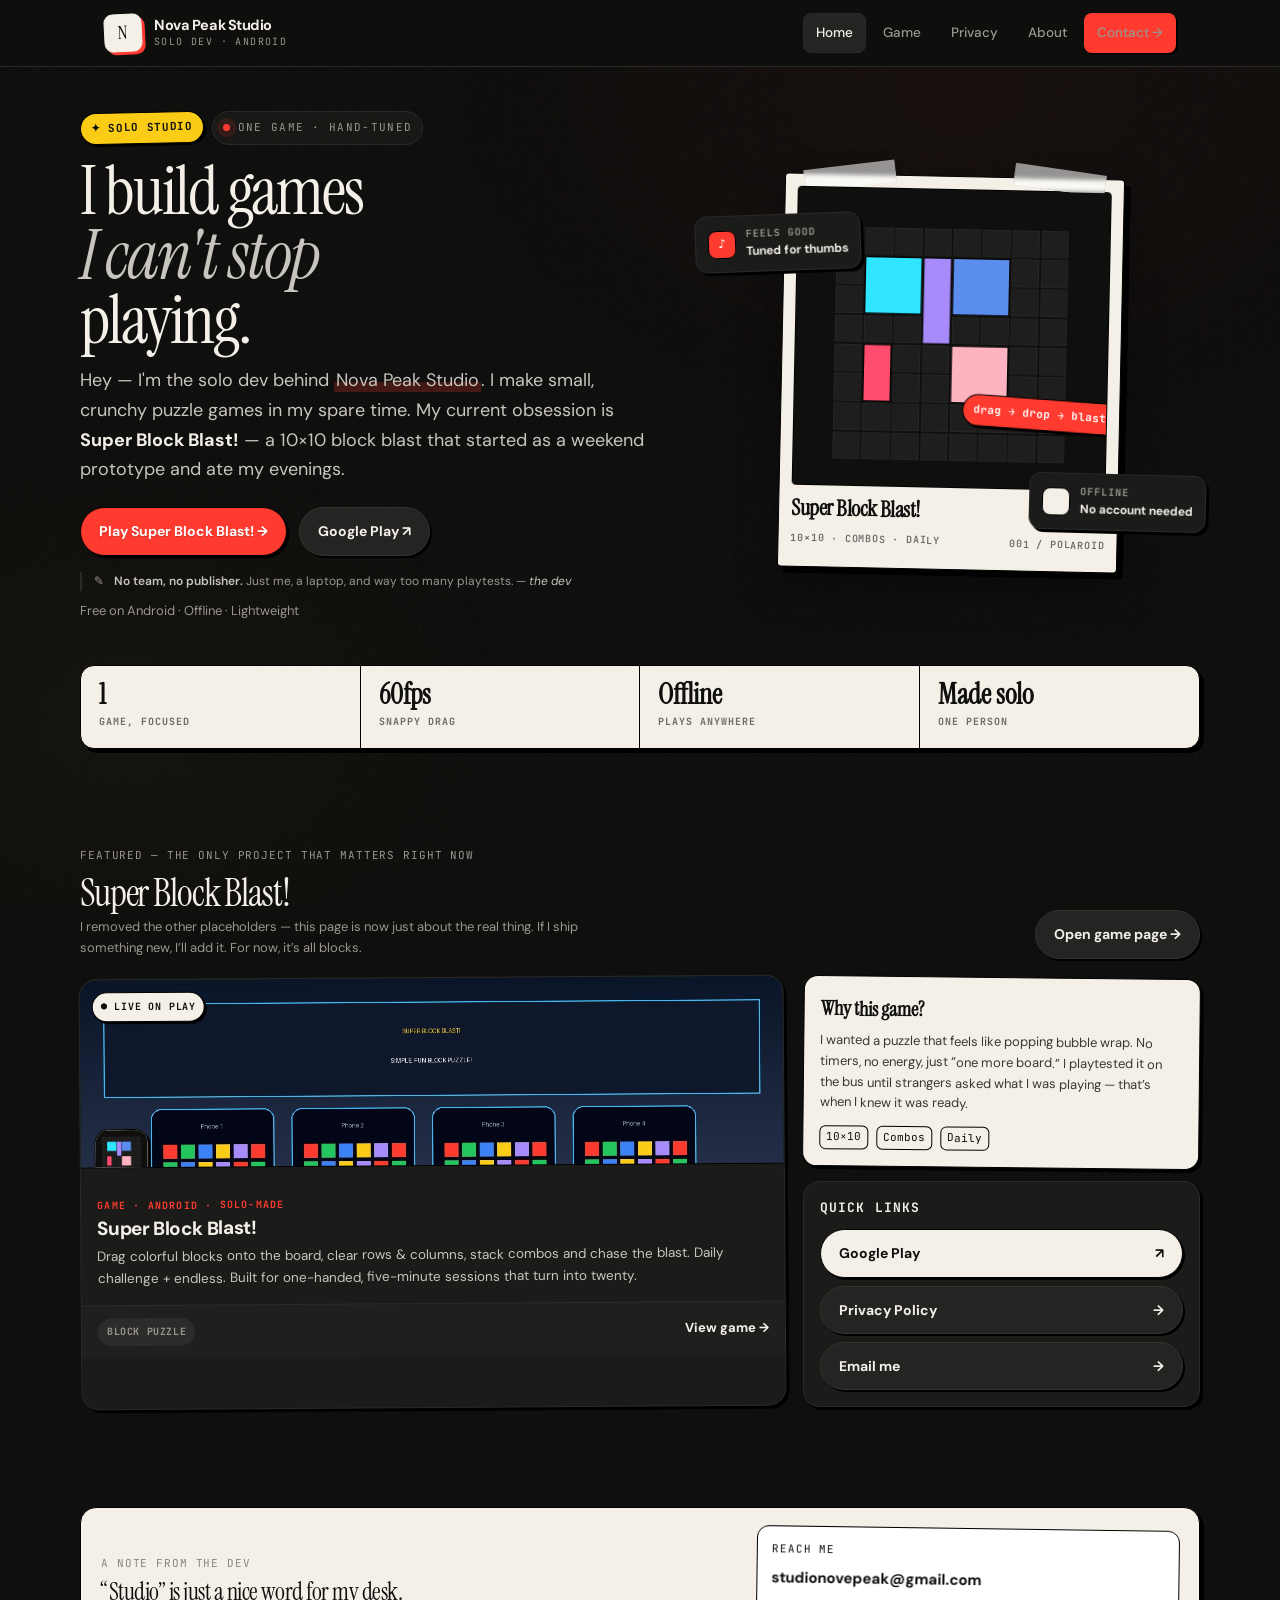
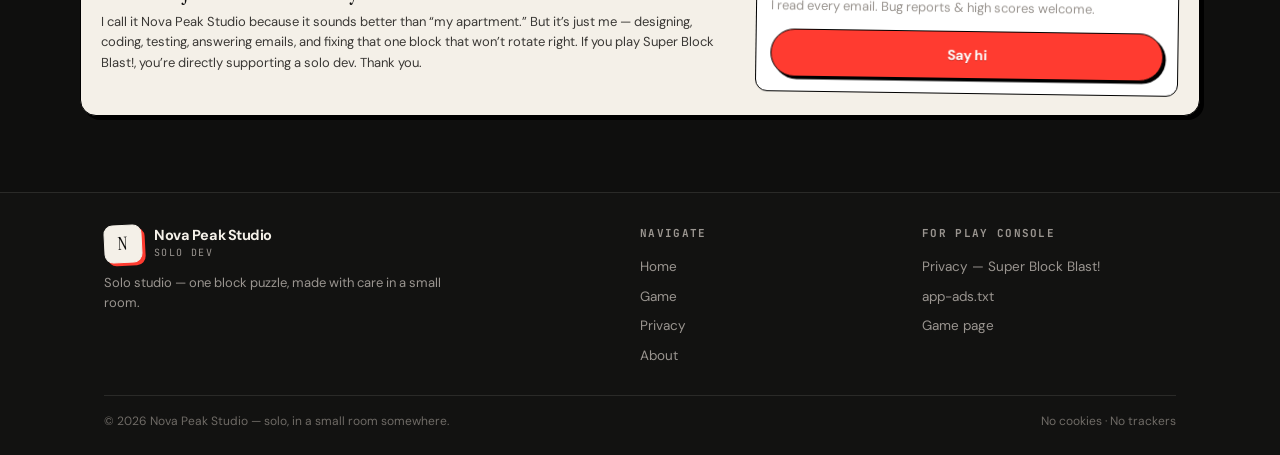
==== index.html @ 673b1c59 "Initial commit: Nova Peak Studio — Super Block Blast! (solo site, GitHub Pages ready)" ====
<!doctype html>
<html lang="en">
<head>
<meta charset="utf-8">
<meta name="viewport" content="width=device-width,initial-scale=1">
<title>Nova Peak Studio — Super Block Blast!</title>
<meta name="description" content="Nova Peak Studio is a solo game studio. Play Super Block Blast! — a fast, tactile block puzzle for Android. Drop, clear, blast.">
<meta name="theme-color" content="#0f0f0e">
<link rel="icon" href="favicon.svg" type="image/svg+xml">
<meta property="og:title" content="Nova Peak Studio — Super Block Blast!">
<meta property="og:description" content="Solo dev · One game at a time. Super Block Blast! — drop, clear, blast.">
<meta property="og:type" content="website">
<meta property="og:image" content="assets/img/super-block-blast/banner.jpg">
<meta property="og:url" content="https://YOUR_GITHUB_USERNAME.github.io/YOUR_REPO/">
<link rel="preconnect" href="https://fonts.googleapis.com">
<link rel="stylesheet" href="assets/css/style.css">
<link rel="canonical" href="https://YOUR_GITHUB_USERNAME.github.io/YOUR_REPO/">
</head>
<body>

<nav class="nav" aria-label="Primary">
  <div class="container nav-inner">
    <a class="brand" href="./">
      <span class="brand-mark" aria-hidden="true">N</span>
      <span class="brand-text"><strong>Nova Peak Studio</strong><span>Solo dev · Android</span></span>
    </a>
    <div class="nav-links" data-nav-links>
      <a href="./">Home</a>
      <a href="projects/">Game</a>
      <a href="privacy/">Privacy</a>
      <a href="about/">About</a>
      <a class="nav-cta" href="mailto:studionovepeak@gmail.com">Contact →</a>
    </div>
    <button class="menu-btn" data-menu-btn aria-label="Open menu">☰</button>
  </div>
</nav>

<header class="hero container">
  <div class="hero-grid">
    <div class="reveal">
      <div class="kicker-row">
        <span class="sticker">✦ Solo studio</span>
        <span class="eyebrow"><span class="dot"></span> One game · hand-tuned</span>
      </div>
      <h1>I build games<br><em>I can't stop</em><br>playing.</h1>
      <p class="lead" style="margin-top:14px">Hey — I'm the solo dev behind <span class="underline">Nova Peak Studio</span>. I make small, crunchy puzzle games in my spare time. My current obsession is <strong style="color:var(--text)">Super Block Blast!</strong> — a 10×10 block blast that started as a weekend prototype and ate my evenings.</p>
      <div class="hero-actions">
        <a class="btn btn-primary" href="projects/super-block-blast/">Play Super Block Blast! →</a>
        <a class="btn btn-ghost" href="https://play.google.com/store/apps/details?id=com.YOUR_DOMAIN.superblockblast" target="_blank" rel="noopener">Google Play ↗</a>
      </div>
      <div class="hero-note">
        <span>✎</span>
        <span><strong>No team, no publisher.</strong> Just me, a laptop, and way too many playtests. — <em style="color:var(--text2)">the dev</em></span>
      </div>
      <p class="small" style="margin-top:10px">Free on Android · Offline · Lightweight</p>
    </div>

    <div class="hero-visual reveal" style="transition-delay:.08s">
      <div class="polaroid" aria-hidden="true">
        <div class="polaroid-top" style="padding:0;background:#0f0f0e;position:relative;overflow:hidden">
          <!-- fallback colorful block grid shows if image fails -->
          <div class="block-grid" style="position:absolute;inset:0">
            <i style="background:#ff3b30"></i><i style="background:#ff3b30"></i><i style="background:transparent;border:none"></i><i style="background:#facc15"></i><i style="background:#facc15"></i><i style="background:#facc15"></i><i style="background:transparent;border:none"></i><i style="background:#22c55e"></i>
            <i style="background:#ff3b30"></i><i style="background:#3b82f6"></i><i style="background:transparent;border:none"></i><i style="background:#a78bfa"></i><i style="background:transparent;border:none"></i><i style="background:#facc15"></i><i style="background:transparent;border:none"></i><i style="background:#22c55e"></i>
            <i style="background:transparent;border:none"></i><i style="background:#3b82f6"></i><i style="background:#3b82f6"></i><i style="background:#a78bfa"></i><i style="background:#a78bfa"></i><i style="background:#facc15"></i><i style="background:#22c55e"></i><i style="background:#22c55e"></i>
            <i style="background:#fb7185"></i><i style="background:transparent;border:none"></i><i style="background:transparent;border:none"></i><i style="background:transparent;border:none"></i><i style="background:#a78bfa"></i><i style="background:transparent;border:none"></i><i style="background:transparent;border:none"></i><i style="background:transparent;border:none"></i>
            <i style="background:#fb7185"></i><i style="background:#fb7185"></i><i style="background:transparent;border:none"></i><i style="background:#facc15"></i><i style="background:#facc15"></i><i style="background:#facc15"></i><i style="background:#ff3b30"></i><i style="background:transparent;border:none"></i>
            <i style="background:transparent;border:none"></i><i style="background:transparent;border:none"></i><i style="background:transparent;border:none"></i><i style="background:transparent;border:none"></i><i style="background:#22c55e"></i><i style="background:#22c55e"></i><i style="background:#ff3b30"></i><i style="background:#ff3b30"></i>
            <i style="background:#3b82f6"></i><i style="background:#3b82f6"></i><i style="background:#3b82f6"></i><i style="background:transparent;border:none"></i><i style="background:transparent;border:none"></i><i style="background:transparent;border:none"></i><i style="background:transparent;border:none"></i><i style="background:transparent;border:none"></i>
            <i style="background:#a78bfa"></i><i style="background:transparent;border:none"></i><i style="background:transparent;border:none"></i><i style="background:#ff3b30"></i><i style="background:#ff3b30"></i><i style="background:transparent;border:none"></i><i style="background:#22c55e"></i><i style="background:#22c55e"></i>
          </div>
          <img src="assets/img/super-block-blast/icon.png" alt="Super Block Blast! icon" style="position:relative;z-index:1;width:100%;height:100%;object-fit:cover;display:block" onerror="this.style.display='none'">
          <span class="hand-arrow" style="z-index:2">drag → drop → blast!</span>
        </div>
        <div class="polaroid-caption">
          <div><strong>Super Block Blast!</strong><br><span>10×10 · combos · daily</span></div>
          <span>001 / Polaroid</span>
        </div>
      </div>
      <div class="side-note"><div style="width:28px;height:28px;border-radius:8px;background:var(--accent);display:grid;place-items:center;color:white;border:1.5px solid #000">♪</div><div><b>Feels good</b>Tuned for thumbs</div></div>
      <div class="side-note two"><div style="width:28px;height:28px;border-radius:8px;background:var(--paper);border:1.5px solid #000;display:grid;place-items:center">✓</div><div><b>Offline</b>No account needed</div></div>
    </div>
  </div>

  <div class="strip reveal" style="margin-top:30px">
    <div><strong>1</strong><span>Game, focused</span></div>
    <div><strong>60fps</strong><span>Snappy drag</span></div>
    <div><strong>Offline</strong><span>Plays anywhere</span></div>
    <div><strong>Made solo</strong><span>One person</span></div>
  </div>
</header>

<section class="section container">
  <div style="display:flex;justify-content:space-between;align-items:end;gap:16px;flex-wrap:wrap;margin-bottom:18px">
    <div class="reveal">
      <span class="mono" style="color:var(--muted)">Featured — the only project that matters right now</span>
      <h2 style="margin-top:8px">Super Block Blast!</h2>
      <p class="small" style="max-width:56ch;margin:6px 0 0">I removed the other placeholders — this page is now just about the real thing. If I ship something new, I’ll add it. For now, it’s all blocks.</p>
    </div>
    <a class="btn btn-ghost reveal" href="projects/super-block-blast/">Open game page →</a>
  </div>

  <div class="grid" style="grid-template-columns:1.6fr .9fr;gap:18px">
    <a class="card reveal" href="projects/super-block-blast/" style="display:block;transform:rotate(-.4deg)">
      <div class="card-media">
        <img src="assets/img/super-block-blast/banner.jpg" alt="Super Block Blast! banner" style="width:100%;height:100%;object-fit:cover">
        <span class="card-badge">● Live on Play</span>
        <div class="card-icon" style="background:var(--paper);border-color:#000;overflow:hidden"><img src="assets/img/super-block-blast/icon.png" alt="" style="width:100%;height:100%;object-fit:cover"></div>
      </div>
      <div class="card-body">
        <div class="card-kicker" style="color:#ff3b30">Game · Android · Solo-made</div>
        <h3>Super Block Blast!</h3>
        <p>Drag colorful blocks onto the board, clear rows & columns, stack combos and chase the blast. Daily challenge + endless. Built for one-handed, five-minute sessions that turn into twenty.</p>
      </div>
      <div class="card-foot"><span class="tag">Block puzzle</span><span class="link-arrow">View game →</span></div>
    </a>
    <div class="reveal" style="display:flex;flex-direction:column;gap:14px">
      <div class="how-box" style="transform:rotate(.6deg)">
        <h4 style="font-family:'Instrument Serif',serif;font-size:20px;margin:0">Why this game?</h4>
        <p class="small" style="margin:6px 0 0;color:#3a3835">I wanted a puzzle that feels like popping bubble wrap. No timers, no energy, just “one more board.” I playtested it on the bus until strangers asked what I was playing — that’s when I knew it was ready.</p>
        <div style="margin-top:12px;display:flex;gap:8px;flex-wrap:wrap"><span class="kbd">10×10</span><span class="kbd">Combos</span><span class="kbd">Daily</span></div>
      </div>
      <div style="background:var(--surface);border:1.5px solid var(--border);border-radius:16px;padding:16px;box-shadow:3px 3px 0 #000">
        <h4 style="margin:0;font-size:13px" class="mono">Quick links</h4>
        <div style="display:grid;gap:8px;margin-top:10px">
          <a class="btn btn-light" style="width:100%;justify-content:space-between" href="https://play.google.com/store/apps/details?id=com.YOUR_DOMAIN.superblockblast" target="_blank" rel="noopener">Google Play <span>↗</span></a>
          <a class="btn btn-ghost" style="width:100%;justify-content:space-between" href="privacy/super-block-blast/">Privacy Policy <span>→</span></a>
          <a class="btn btn-ghost" style="width:100%;justify-content:space-between" href="mailto:studionovepeak@gmail.com">Email me <span>→</span></a>
        </div>
      </div>
    </div>
  </div>
</section>

<section class="section-tight container reveal">
  <div style="background:var(--paper);color:var(--ink);border:1.5px solid #000;border-radius:16px;padding:20px;display:grid;grid-template-columns:1.2fr .8fr;gap:20px;align-items:center;box-shadow:4px 4px 0 #000">
    <div>
      <span class="mono" style="color:#8a857f">A note from the dev</span>
      <h3 style="margin:6px 0 8px;font-family:'Instrument Serif',serif;font-size:24px;font-weight:400;color:var(--ink)">“Studio” is just a nice word for my desk.</h3>
      <p class="small" style="color:#3a3835;margin:0">I call it Nova Peak Studio because it sounds better than “my apartment.” But it’s just me — designing, coding, testing, answering emails, and fixing that one block that won’t rotate right. If you play Super Block Blast!, you’re directly supporting a solo dev. Thank you.</p>
    </div>
    <div style="background:white;border:1.5px solid #000;border-radius:12px;padding:14px;transform:rotate(.8deg)">
      <p class="mono" style="margin:0 0 6px">Reach me</p>
      <a href="mailto:studionovepeak@gmail.com" style="font-weight:700;color:var(--ink);font-size:15px">studionovepeak@gmail.com</a>
      <p class="small" style="margin:6px 0 0">I read every email. Bug reports &amp; high scores welcome.</p>
      <a class="btn btn-primary" style="width:100%;margin-top:12px" href="mailto:studionovepeak@gmail.com">Say hi</a>
    </div>
  </div>
</section>

<footer class="footer">
  <div class="container">
    <div class="footer-grid">
      <div>
        <div class="brand"><span class="brand-mark">N</span><span class="brand-text"><strong>Nova Peak Studio</strong><span>Solo dev</span></span></div>
        <p class="small" style="max-width:38ch;margin-top:10px">Solo studio — one block puzzle, made with care in a small room.</p>
      </div>
      <div><h4>Navigate</h4><a href="./">Home</a><a href="projects/">Game</a><a href="privacy/">Privacy</a><a href="about/">About</a></div>
      <div><h4>For Play Console</h4><a href="privacy/super-block-blast/">Privacy — Super Block Blast!</a><a href="app-ads.txt">app-ads.txt</a><a href="projects/super-block-blast/">Game page</a></div>
    </div>
    <div class="footer-bottom"><span>© <span data-year></span> Nova Peak Studio — solo, in a small room somewhere.</span><span>No cookies · No trackers</span></div>
  </div>
</footer>

<script src="assets/js/data.js"></script>
<script src="assets/js/main.js"></script>
</body>
</html>
---- assets/css/style.css ----
/* Nova Peak Studio — solo, human, not-AI. Editorial + warm + slightly imperfect */
@import url('https://fonts.googleapis.com/css2?family=Instrument+Serif:ital@0;1&family=DM+Sans:opsz,wght@9..40,400;9..40,500;9..40,600;9..40,700&family=JetBrains+Mono:wght@400;500&display=swap');

:root{
  --bg:#0f0f0e;            /* warm black */
  --bg2:#171715;
  --paper:#f4f0e8;          /* cream paper for light sections */
  --surface:#1b1b19;
  --surface-2:#242422;
  --surface-3:#2b2b28;
  --border:#2a2a28;
  --border2:#333330;
  --text:#f4f0e8;
  --text2:#c8c4be;
  --muted:#9a9590;
  --dim:#6f6b66;
  --accent:#ff3b30;         /* block red */
  --accent2:#facc15;        /* block yellow */
  --accent3:#22c55e;
  --ink:#0f0f0e;
  --max:1120px;
  --pad:24px;
  --radius:18px;
  --radius-sm:12px;
}
*{box-sizing:border-box}
html{scroll-behavior:smooth}
html,body{margin:0;padding:0}
/* remove ugly tap/highlight flash on mobile, fix button focus ring */
*{ -webkit-tap-highlight-color:transparent }
a,button{ -webkit-touch-callout:none }
a:focus,button:focus{outline:none}
a:focus-visible,button:focus-visible{outline:2px solid var(--accent);outline-offset:2px;border-radius:6px}
.btn:focus-visible{outline-offset:3px}
body{
  font-family:"DM Sans",system-ui,sans-serif;
  background:var(--bg);
  color:var(--text);
  line-height:1.6;
  -webkit-font-smoothing:antialiased;
  overflow-x:hidden;
}
/* subtle paper grain */
body::before{
  content:"";position:fixed;inset:0;pointer-events:none;opacity:.07;z-index:-1;
  background-image:url("data:image/svg+xml,%3Csvg viewBox='0 0 200 200' xmlns='http://www.w3.org/2000/svg'%3E%3Cfilter id='n'%3E%3CfeTurbulence baseFrequency='0.9' numOctaves='3' stitchTiles='stitch'/%3E%3C/filter%3E%3Crect width='100%25' height='100%25' filter='url(%23n)' opacity='0.4'/%3E%3C/svg%3E");
}
body::after{
  content:"";position:fixed;inset:0;pointer-events:none;z-index:-1;opacity:.5;
  background:radial-gradient(900px 600px at 75% 10%, rgba(255,59,48,.08), transparent 60%), radial-gradient(700px 500px at 10% 80%, rgba(250,204,21,.06), transparent 60%);
}
a{color:inherit;text-decoration:none}
img{max-width:100%;display:block}
button{font:inherit}

/* type */
h1,h2,h3{font-family:"Instrument Serif",Georgia,serif;font-weight:400;letter-spacing:-.03em;line-height:.95}
h1{font-size:clamp(38px,6vw,68px);margin:0}
h2{font-size:clamp(28px,4vw,38px);margin:0}
h3{font-family:"DM Sans",sans-serif;font-weight:700;letter-spacing:-.02em}
.lead{font-size:clamp(16px,2vw,18px);color:var(--text2);max-width:60ch;line-height:1.65}
.muted{color:var(--text2)}
.small{font-size:13px;color:var(--muted);line-height:1.6}
.mono{font-family:"JetBrains Mono",monospace;font-size:11px;letter-spacing:.08em;text-transform:uppercase}
.container{max-width:var(--max);margin:0 auto;padding:0 var(--pad)}
.section{padding:64px 0}
.section-tight{padding:36px 0}
.eyebrow{
  display:inline-flex;align-items:center;gap:8px;
  font-family:"JetBrains Mono",monospace;font-size:11px;letter-spacing:.12em;text-transform:uppercase;
  color:var(--muted);border:1px solid var(--border);background:rgba(244,240,232,.04);
  padding:7px 10px;border-radius:999px;
}
.eyebrow b{color:var(--text);font-weight:600}
.dot{width:7px;height:7px;border-radius:50%;background:var(--accent);display:inline-block;box-shadow:0 0 0 6px rgba(255,59,48,.12)}
.underline{
  background:linear-gradient(transparent 60%, rgba(255,59,48,.22) 60%);
  padding:0 2px;
}

/* nav — editorial, no glass */
.nav{
  position:sticky;top:0;z-index:40;
  background:rgba(15,15,14,.92);
  border-bottom:1px solid var(--border);
  backdrop-filter:blur(8px);
}
.nav-inner{height:66px;display:flex;align-items:center;justify-content:space-between;gap:18px}
.brand{display:flex;align-items:center;gap:12px}
.brand-mark{
  width:38px;height:38px;border-radius:9px;
  background:var(--text);color:var(--ink);
  display:grid;place-items:center;
  font-family:"Instrument Serif",serif;font-size:18px;line-height:1;
  transform:rotate(-3deg);border:1.5px solid var(--text);
  box-shadow:3px 3px 0 var(--accent);
}
.brand-text{line-height:1}
.brand-text strong{font-family:"DM Sans",sans-serif;font-size:14.5px;letter-spacing:-.03em;display:block}
.brand-text span{font-family:"JetBrains Mono",monospace;font-size:10px;letter-spacing:.14em;text-transform:uppercase;color:var(--muted)}
.nav-links{display:flex;align-items:center;gap:4px}
.nav-links a{
  font-size:13.5px;font-weight:500;color:var(--muted);
  padding:8px 12px;border-radius:8px;transition:.15s;
  border:1px solid transparent;
}
.nav-links a:hover{color:var(--text);background:rgba(255,255,255,.05)}
.nav-links a.active{color:var(--text);background:var(--surface-2);border-color:var(--border)}
.nav-cta{
  background:var(--accent);color:white;
  padding:9px 14px;border-radius:999px;font-weight:700;font-size:13px;
  border:1px solid rgba(0,0,0,.1);box-shadow:2px 2px 0 #000;transition:.12s;
}
.nav-cta:hover{transform:translate(-1px,-1px);box-shadow:3px 3px 0 #000}
.menu-btn{display:none;width:42px;height:42px;border-radius:10px;border:1px solid var(--border);background:var(--surface-2);place-items:center}
@media(max-width:860px){
  .nav-links{display:none}
  .nav-links.open{display:flex;flex-direction:column;align-items:stretch;position:absolute;left:16px;right:16px;top:66px;background:var(--surface);border:1px solid var(--border);border-radius:14px;padding:10px;box-shadow:0 20px 40px rgba(0,0,0,.4)}
  .menu-btn{display:grid}
}

/* buttons — high contrast + visible click feedback */
.btn{
  display:inline-flex;align-items:center;justify-content:center;gap:8px;
  padding:12px 18px;border-radius:999px;font-weight:700;font-size:14px;
  border:1.5px solid transparent;cursor:pointer;transition:.12s;white-space:nowrap;font-family:"DM Sans",sans-serif;
  user-select:none;position:relative;
}
.btn:active{transform:translate(1px,1px);box-shadow:1px 1px 0 #000 !important;filter:brightness(0.97)}
.btn-primary{background:var(--accent);color:#fff;border-color:#000;box-shadow:2.5px 2.5px 0 #000;text-shadow:0 1px 0 rgba(0,0,0,.2)}
.btn-primary:hover{transform:translate(-1px,-1px);box-shadow:3.5px 3.5px 0 #000;filter:brightness(1.05)}
.btn-primary:active{background:#e63529}
.btn-ghost{background:var(--surface-2);color:var(--text);border-color:var(--border2);box-shadow:2px 2px 0 #000}
.btn-ghost:hover{background:#2a2a28;color:#fff;transform:translate(-1px,-1px);box-shadow:3px 3px 0 #000;border-color:#3a3a36}
.btn-ghost:active{background:#1e1e1c}
.btn-light{background:var(--paper);color:var(--ink);border-color:#000;box-shadow:2px 2px 0 #000}
.btn-light:hover{transform:translate(-1px,-1px);box-shadow:3px 3px 0 #000;filter:brightness(1.02)}
/* ensure ghost is readable on paper backgrounds */
.prose .btn-ghost, .how-box .btn-ghost, .contact-card .btn-ghost{background:#fff;color:var(--ink);border-color:#000}
.prose .btn-ghost:hover, .how-box .btn-ghost:hover{background:#f4f0e8;color:var(--ink)}

/* hero — asymmetric editorial */
.hero{padding:44px 0 28px;position:relative}
.hero-grid{display:grid;grid-template-columns:1.08fr .92fr;gap:36px;align-items:center}
@media(max-width:940px){.hero-grid{grid-template-columns:1fr}}
.kicker-row{display:flex;flex-wrap:wrap;gap:8px;align-items:center;margin-bottom:14px}
.sticker{
  display:inline-flex;align-items:center;gap:6px;
  background:var(--accent2);color:var(--ink);
  font-family:"JetBrains Mono",monospace;font-size:11px;font-weight:700;letter-spacing:.06em;text-transform:uppercase;
  padding:6px 10px;border-radius:999px;border:1.5px solid #000;transform:rotate(-1.2deg);box-shadow:2px 2px 0 #000;
}
.hero h1 em{font-family:"Instrument Serif",serif;font-style:italic;font-weight:400;color:var(--text2)}
.hero-actions{display:flex;flex-wrap:wrap;gap:12px;margin-top:22px}
.hero-note{
  margin-top:16px;display:flex;gap:10px;align-items:center;
  font-size:12px;color:var(--muted);border-left:2px solid var(--border);padding-left:12px;
}
.hero-note strong{color:var(--text2);font-weight:600}

/* polaroid / tape */
.hero-visual{position:relative;min-height:440px;display:grid;place-items:center}
@media(max-width:940px){.hero-visual{min-height:380px}}
.polaroid{
  width:min(340px, 90vw);background:var(--paper);color:var(--ink);
  padding:12px 12px 18px;border-radius:4px;
  border:1.5px solid #000;box-shadow:6px 6px 0 #000, 0 20px 40px rgba(0,0,0,.35);
  transform:rotate(1.2deg);position:relative;
}
.polaroid::before, .polaroid::after{
  content:"";position:absolute;width:90px;height:22px;background:rgba(255,255,255,.55);
  border-left:1px solid rgba(0,0,0,.08);border-right:1px solid rgba(0,0,0,.08);
  top:-10px;backdrop-filter:blur(2px);
}
.polaroid::before{left:18px;transform:rotate(-8deg)}
.polaroid::after{right:18px;transform:rotate(7deg)}
.polaroid-top{
  aspect-ratio:1.05/1;background:#0f0f0e;border:1.5px solid #000;border-radius:4px;overflow:hidden;
  position:relative;display:grid;place-items:center;
}
.block-grid{
  width:100%;height:100%;display:grid;grid-template-columns:repeat(8,1fr);grid-template-rows:repeat(8,1fr);gap:3px;padding:14px;background:#0f0f0e;
}
.block-grid i{display:block;border-radius:4px;border:1.5px solid rgba(0,0,0,.25)}
.polaroid-caption{
  margin-top:12px;display:flex;justify-content:space-between;align-items:end;gap:12px;
}
.polaroid-caption strong{font-family:"Instrument Serif",serif;font-size:22px;line-height:1;letter-spacing:-.02em}
.polaroid-caption span{font-family:"JetBrains Mono",monospace;font-size:10px;letter-spacing:.08em;text-transform:uppercase;color:#6b6b6b;font-weight:600}
.hand-arrow{
  position:absolute;right:-18px;bottom:58px;
  background:var(--accent);color:white;
  font-family:"JetBrains Mono",monospace;font-size:11px;font-weight:700;
  padding:6px 10px;border-radius:999px;border:1.5px solid #000;box-shadow:2px 2px 0 #000;
  transform:rotate(3deg);
}
.side-note{
  position:absolute;left:-6px;top:14%;background:var(--surface);border:1.5px solid var(--border);border-radius:12px;
  padding:10px 12px;display:flex;gap:10px;align-items:center;transform:rotate(-2deg);box-shadow:3px 3px 0 #000;
  font-size:12px;font-weight:700;
}
.side-note b{font-family:"JetBrains Mono",monospace;font-size:10px;letter-spacing:.1em;text-transform:uppercase;color:var(--muted);display:block}
.side-note.two{left:auto;right:-6px;top:auto;bottom:14%;transform:rotate(1.5deg)}

/* stats strip — paper */
.strip{
  display:grid;grid-template-columns:repeat(4,1fr);gap:0;
  background:var(--paper);color:var(--ink);
  border:1.5px solid #000;border-radius:14px;overflow:hidden;box-shadow:4px 4px 0 #000;
}
@media(max-width:700px){.strip{grid-template-columns:repeat(2,1fr)}}
.strip div{padding:16px 18px;border-right:1.5px solid #000}
.strip div:last-child{border-right:none}
@media(max-width:700px){.strip div:nth-child(2){border-right:none}.strip div:nth-child(n+3){border-top:1.5px solid #000}}
.strip strong{font-family:"Instrument Serif",serif;font-size:28px;line-height:.9;display:block}
.strip span{font-family:"JetBrains Mono",monospace;font-size:10px;letter-spacing:.1em;text-transform:uppercase;color:#6b6b6b;font-weight:700}

/* cards — less uniform, sticker border */
.grid{display:grid;gap:18px}
.grid-2{grid-template-columns:repeat(2,1fr)}
.grid-3{grid-template-columns:repeat(3,1fr)}
@media(max-width:900px){.grid-3{grid-template-columns:1fr}}
.card{
  background:var(--surface);border:1.5px solid var(--border);border-radius:18px;overflow:hidden;
  transition:.18s;position:relative;box-shadow:3px 3px 0 #000;
}
.card:hover{transform:translate(-2px,-2px);box-shadow:5px 5px 0 #000;border-color:var(--border2)}
.card-media{height:188px;position:relative;overflow:hidden;background:#0f0f0e;border-bottom:1.5px solid #000;display:grid;place-items:center}
.card-media .ph{width:100%;height:100%;display:grid;place-items:center;background:repeating-linear-gradient(45deg, #1a1a18 0 10px, #1f1f1d 10px 20px);color:var(--muted);font-family:"JetBrains Mono",monospace;font-size:11px;letter-spacing:.08em;text-transform:uppercase;font-weight:600}
.card-badge{position:absolute;left:12px;top:12px;background:var(--paper);color:var(--ink);font-family:"JetBrains Mono",monospace;font-size:10px;font-weight:700;letter-spacing:.08em;text-transform:uppercase;padding:6px 8px;border-radius:999px;border:1.5px solid #000;box-shadow:2px 2px 0 #000}
.card-icon{position:absolute;left:14px;bottom:-16px;width:54px;height:54px;border-radius:14px;background:var(--paper);border:1.5px solid #000;display:grid;place-items:center;box-shadow:2px 2px 0 #000;overflow:hidden;font-size:22px}
.card-body{padding:30px 16px 16px}
.card-kicker{font-family:"JetBrains Mono",monospace;font-size:10px;letter-spacing:.12em;text-transform:uppercase;color:var(--muted);font-weight:700;display:flex;align-items:center;gap:8px}
.card h3{margin:6px 0 8px;font-size:19px;font-family:"DM Sans",sans-serif;font-weight:750;letter-spacing:-.02em}
.card p{margin:0;color:var(--text2);font-size:13.5px;line-height:1.6;display:-webkit-box;-webkit-line-clamp:2;-webkit-box-orient:vertical;overflow:hidden}
.card-foot{display:flex;align-items:center;justify-content:space-between;gap:10px;padding:12px 16px;border-top:1.5px solid var(--border);background:rgba(255,255,255,.015)}
.tag{font-family:"JetBrains Mono",monospace;font-size:10px;font-weight:700;letter-spacing:.06em;text-transform:uppercase;color:var(--muted);background:rgba(255,255,255,.06);border:1px solid var(--border);padding:5px 8px;border-radius:999px}
.link-arrow{font-size:13px;font-weight:750;color:var(--text);display:inline-flex;gap:6px}
.link-arrow:hover{color:var(--accent)}

/* feature */
.feature-grid{display:grid;grid-template-columns:repeat(3,1fr);gap:14px}
@media(max-width:860px){.feature-grid{grid-template-columns:1fr}}
.feature{background:var(--surface);border:1.5px solid var(--border);border-radius:16px;padding:18px;box-shadow:2px 2px 0 #000}
.feature-icon{width:40px;height:40px;border-radius:10px;display:grid;place-items:center;background:var(--paper);color:var(--ink);border:1.5px solid #000;margin-bottom:10px;font-weight:800}
.feature h4{margin:0 0 6px;font-size:15px}
.feature p{margin:0;color:var(--text2);font-size:13.5px;line-height:1.6}

/* project hero — paper detail */
.project-hero{display:grid;grid-template-columns:1.08fr .92fr;gap:28px;align-items:center;padding:28px 0 14px}
@media(max-width:900px){.project-hero{grid-template-columns:1fr}}
.project-icon-large{width:86px;height:86px;border-radius:18px;background:var(--paper);border:1.5px solid #000;display:grid;place-items:center;overflow:hidden;box-shadow:3px 3px 0 #000;font-size:34px}
.hero-gallery{background:var(--paper);border:1.5px solid #000;border-radius:16px;overflow:hidden;aspect-ratio:16/10;display:grid;place-items:center;box-shadow:4px 4px 0 #000;position:relative}
.hero-gallery .ph{width:100%;height:100%;display:grid;place-items:center;background:repeating-linear-gradient(-45deg, #f4f0e8 0 12px, #ede8dc 12px 24px);color:#8a857f;font-family:"JetBrains Mono",monospace;font-weight:700;letter-spacing:.06em;text-transform:uppercase;font-size:11px;text-align:center;padding:18px}
.gallery{display:grid;grid-template-columns:repeat(3,1fr);gap:12px}
@media(max-width:700px){.gallery{grid-template-columns:1fr}}
.shot{aspect-ratio:16/10;border-radius:14px;overflow:hidden;background:var(--surface-2);border:1.5px solid var(--border);display:grid;place-items:center;color:var(--muted);font-family:"JetBrains Mono",monospace;font-size:10px;letter-spacing:.08em;text-transform:uppercase;font-weight:700;box-shadow:2px 2px 0 #000}
.shot img{width:100%;height:100%;object-fit:cover}

/* prose = paper */
.prose{background:var(--paper);color:var(--ink);border:1.5px solid #000;border-radius:16px;padding:28px;box-shadow:4px 4px 0 #000}
.prose h2{color:var(--ink);font-family:"Instrument Serif",serif;font-size:26px;margin:26px 0 10px}
.prose h3{color:var(--ink)}
.prose p,.prose li{color:#3a3835;font-size:14.5px;line-height:1.7}
.prose a{color:var(--accent);text-decoration:underline;text-underline-offset:3px;font-weight:600}
.prose ul{padding-left:18px}
.callout{background:#fff7cc;border:1.5px solid #000;border-radius:12px;padding:14px 16px;margin:16px 0;box-shadow:2px 2px 0 #000}
.callout strong{color:#854d0e}
.toc{background:#fff;border:1.5px solid #000;border-radius:12px;padding:14px;margin:16px 0;box-shadow:2px 2px 0 #000}
.toc a{color:#6b6b6b;font-size:13px}
.note-sticker{display:inline-block;background:var(--accent2);color:var(--ink);font-family:"JetBrains Mono",monospace;font-size:11px;font-weight:800;letter-spacing:.06em;text-transform:uppercase;padding:4px 8px;border-radius:999px;border:1.5px solid #000;transform:rotate(-1deg)}

/* contact */
.contact-grid{display:grid;grid-template-columns:1.06fr .94fr;gap:18px}
@media(max-width:860px){.contact-grid{grid-template-columns:1fr}}
.contact-card{background:var(--surface);border:1.5px solid var(--border);border-radius:16px;padding:22px;box-shadow:3px 3px 0 #000}
.input{width:100%;background:var(--paper);border:1.5px solid #000;border-radius:10px;padding:11px 12px;color:var(--ink);font-size:14px;outline:none;transition:.15s}
.input:focus{border-color:var(--accent);box-shadow:0 0 0 3px rgba(255,59,48,.15)}
label{font-family:"JetBrains Mono",monospace;font-size:11px;letter-spacing:.08em;text-transform:uppercase;font-weight:700;color:var(--muted);display:block;margin:14px 0 6px}
label:first-child{margin-top:0}

/* footer */
.footer{margin-top:40px;border-top:1.5px solid var(--border);background:rgba(255,255,255,.015);padding:32px 0 24px}
.footer-grid{display:grid;grid-template-columns:1.4fr .7fr .7fr;gap:28px}
@media(max-width:800px){.footer-grid{grid-template-columns:1fr}}
.footer h4{font-family:"JetBrains Mono",monospace;font-size:11px;letter-spacing:.12em;text-transform:uppercase;color:var(--muted);margin:0 0 10px}
.footer a{color:var(--muted);font-size:13.5px;display:block;padding:4px 0}
.footer a:hover{color:var(--text)}
.footer-bottom{margin-top:24px;padding-top:16px;border-top:1px solid var(--border);display:flex;flex-wrap:wrap;justify-content:space-between;gap:12px;color:var(--dim);font-size:12px}

/* reveal */
.reveal{opacity:0;transform:translateY(10px);transition:.55s cubic-bezier(.2,.8,.2,1)}
.reveal.in{opacity:1;transform:none}

/* utilities */
.divider{height:1.5px;background:var(--border);margin:22px 0}
.kbd{font-family:"JetBrains Mono",monospace;font-size:11px;background:var(--paper);color:var(--ink);border:1.5px solid #000;padding:2px 6px;border-radius:6px}
.sr-only{position:absolute;width:1px;height:1px;padding:0;margin:-1px;overflow:hidden;clip:rect(0,0,0,0);border:0}
.how-box{background:var(--paper);color:var(--ink);border:1.5px solid #000;border-radius:14px;padding:16px;box-shadow:3px 3px 0 #000}
.how-box h4{margin:0 0 6px}
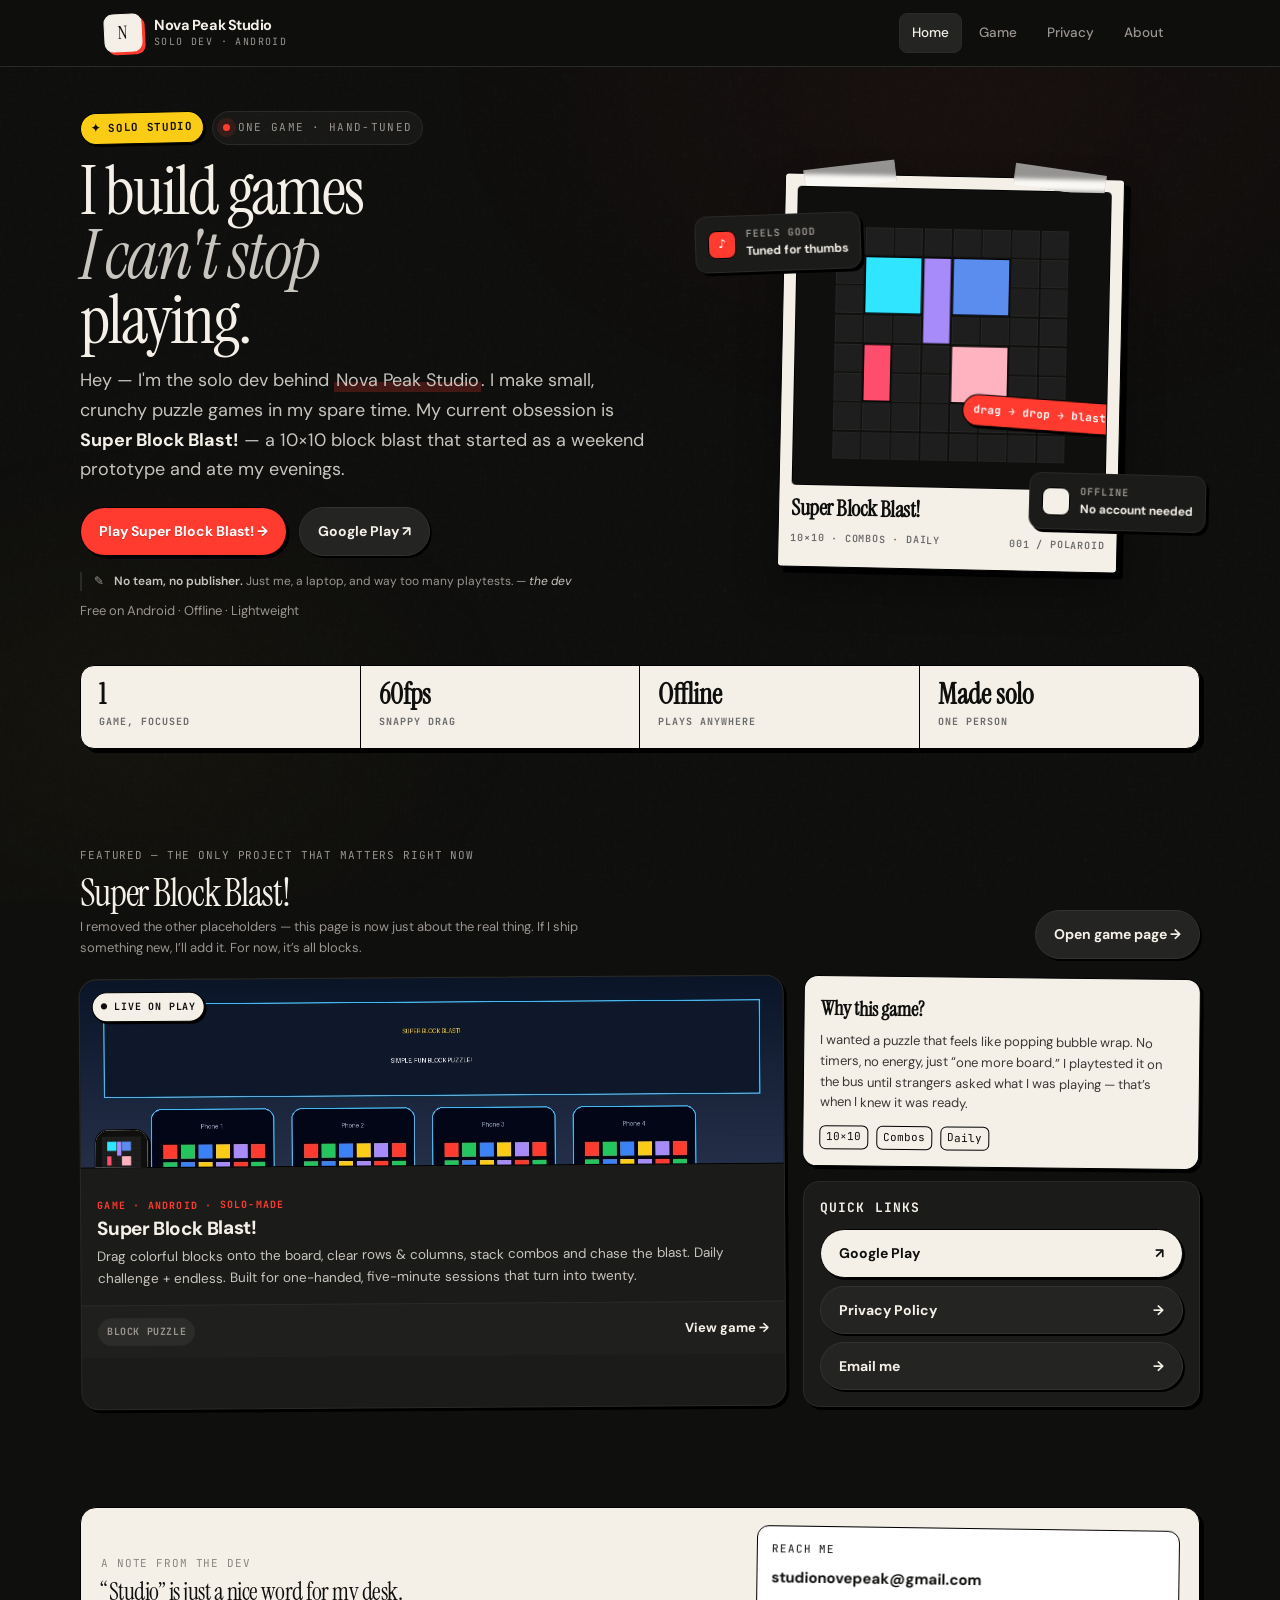
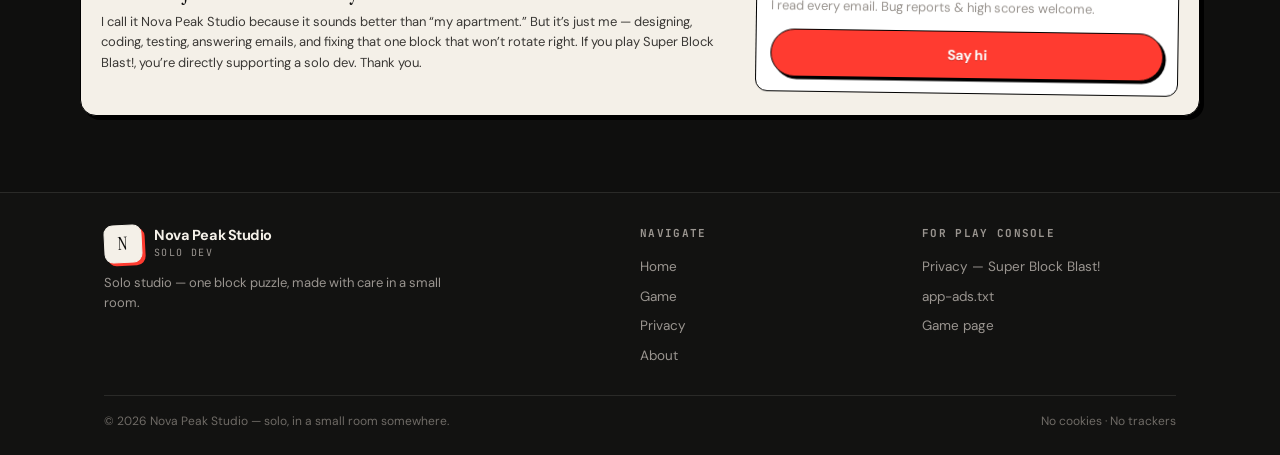
==== commit 2fe306e0: "Fix nav active state, remove nav Contact CTA, fix contact form mailto, remove quick stack, fix View " ====
--- a/index.html
+++ b/index.html
@@ -1,4 +1,4 @@
-<!doctype html>
+﻿<!doctype html>
 <html lang="en">
 <head>
 <meta charset="utf-8">
@@ -29,7 +29,7 @@
       <a href="projects/">Game</a>
       <a href="privacy/">Privacy</a>
       <a href="about/">About</a>
-      <a class="nav-cta" href="mailto:studionovepeak@gmail.com">Contact →</a>
+      
     </div>
     <button class="menu-btn" data-menu-btn aria-label="Open menu">☰</button>
   </div>
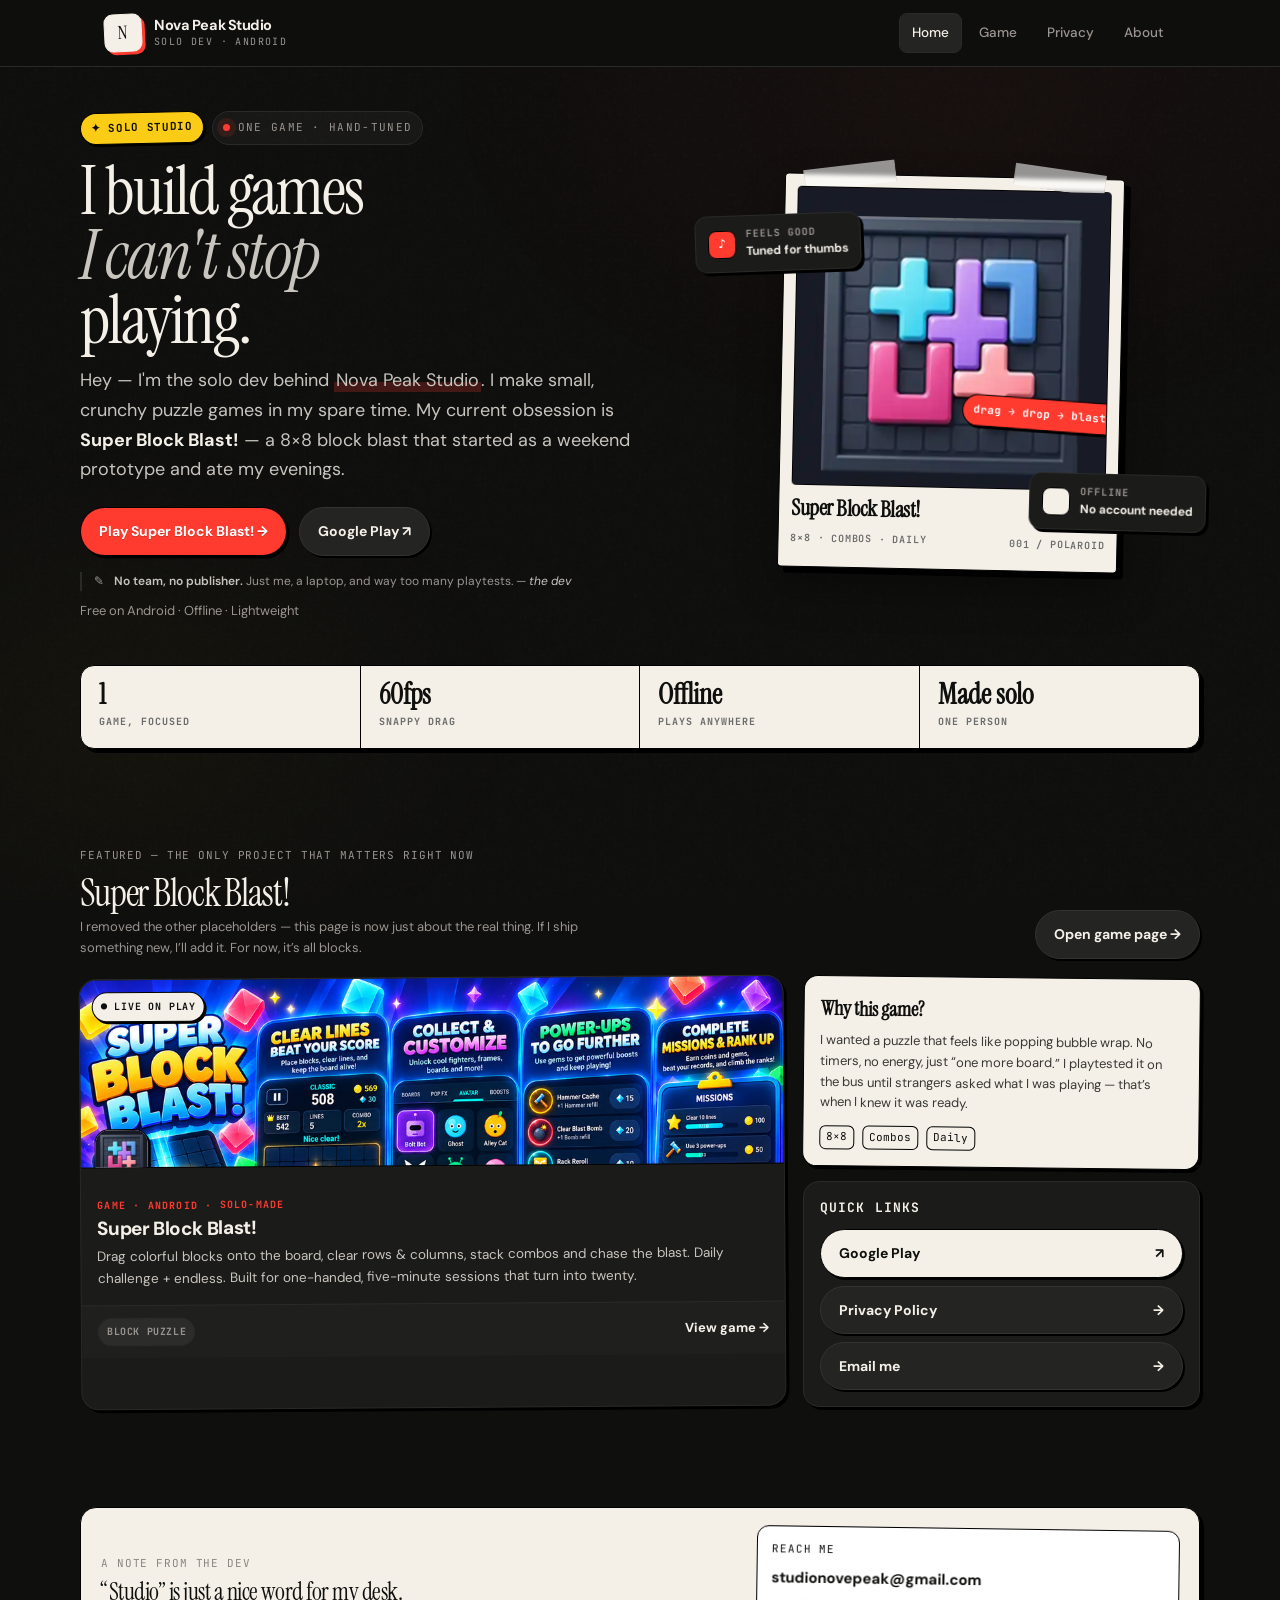
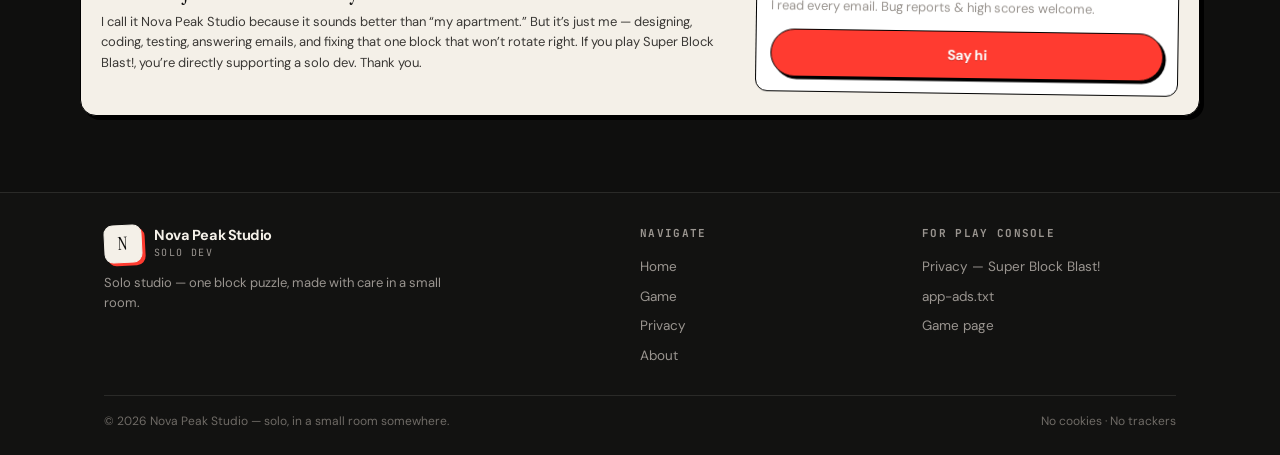
==== commit cc8e0a5b: "Fix board to 8x8 / ~60MB, portrait phone screenshots (9/16), add lightbox click-to-view + swipe" ====
--- a/index.html
+++ b/index.html
@@ -43,7 +43,7 @@
         <span class="eyebrow"><span class="dot"></span> One game · hand-tuned</span>
       </div>
       <h1>I build games<br><em>I can't stop</em><br>playing.</h1>
-      <p class="lead" style="margin-top:14px">Hey — I'm the solo dev behind <span class="underline">Nova Peak Studio</span>. I make small, crunchy puzzle games in my spare time. My current obsession is <strong style="color:var(--text)">Super Block Blast!</strong> — a 10×10 block blast that started as a weekend prototype and ate my evenings.</p>
+      <p class="lead" style="margin-top:14px">Hey — I'm the solo dev behind <span class="underline">Nova Peak Studio</span>. I make small, crunchy puzzle games in my spare time. My current obsession is <strong style="color:var(--text)">Super Block Blast!</strong> — a 8×8 block blast that started as a weekend prototype and ate my evenings.</p>
       <div class="hero-actions">
         <a class="btn btn-primary" href="projects/super-block-blast/">Play Super Block Blast! →</a>
         <a class="btn btn-ghost" href="https://play.google.com/store/apps/details?id=com.YOUR_DOMAIN.superblockblast" target="_blank" rel="noopener">Google Play ↗</a>
@@ -73,7 +73,7 @@
           <span class="hand-arrow" style="z-index:2">drag → drop → blast!</span>
         </div>
         <div class="polaroid-caption">
-          <div><strong>Super Block Blast!</strong><br><span>10×10 · combos · daily</span></div>
+          <div><strong>Super Block Blast!</strong><br><span>8×8 · combos · daily</span></div>
           <span>001 / Polaroid</span>
         </div>
       </div>
@@ -118,7 +118,7 @@
       <div class="how-box" style="transform:rotate(.6deg)">
         <h4 style="font-family:'Instrument Serif',serif;font-size:20px;margin:0">Why this game?</h4>
         <p class="small" style="margin:6px 0 0;color:#3a3835">I wanted a puzzle that feels like popping bubble wrap. No timers, no energy, just “one more board.” I playtested it on the bus until strangers asked what I was playing — that’s when I knew it was ready.</p>
-        <div style="margin-top:12px;display:flex;gap:8px;flex-wrap:wrap"><span class="kbd">10×10</span><span class="kbd">Combos</span><span class="kbd">Daily</span></div>
+        <div style="margin-top:12px;display:flex;gap:8px;flex-wrap:wrap"><span class="kbd">8×8</span><span class="kbd">Combos</span><span class="kbd">Daily</span></div>
       </div>
       <div style="background:var(--surface);border:1.5px solid var(--border);border-radius:16px;padding:16px;box-shadow:3px 3px 0 #000">
         <h4 style="margin:0;font-size:13px" class="mono">Quick links</h4>
--- a/assets/css/style.css
+++ b/assets/css/style.css
@@ -250,12 +250,26 @@
 .project-hero{display:grid;grid-template-columns:1.08fr .92fr;gap:28px;align-items:center;padding:28px 0 14px}
 @media(max-width:900px){.project-hero{grid-template-columns:1fr}}
 .project-icon-large{width:86px;height:86px;border-radius:18px;background:var(--paper);border:1.5px solid #000;display:grid;place-items:center;overflow:hidden;box-shadow:3px 3px 0 #000;font-size:34px}
-.hero-gallery{background:var(--paper);border:1.5px solid #000;border-radius:16px;overflow:hidden;aspect-ratio:16/10;display:grid;place-items:center;box-shadow:4px 4px 0 #000;position:relative}
+.hero-gallery{background:var(--paper);border:1.5px solid #000;border-radius:16px;overflow:hidden;aspect-ratio:2/1;display:grid;place-items:center;box-shadow:4px 4px 0 #000;position:relative;cursor:zoom-in}
+.hero-gallery img{cursor:zoom-in}
 .hero-gallery .ph{width:100%;height:100%;display:grid;place-items:center;background:repeating-linear-gradient(-45deg, #f4f0e8 0 12px, #ede8dc 12px 24px);color:#8a857f;font-family:"JetBrains Mono",monospace;font-weight:700;letter-spacing:.06em;text-transform:uppercase;font-size:11px;text-align:center;padding:18px}
-.gallery{display:grid;grid-template-columns:repeat(3,1fr);gap:12px}
-@media(max-width:700px){.gallery{grid-template-columns:1fr}}
-.shot{aspect-ratio:16/10;border-radius:14px;overflow:hidden;background:var(--surface-2);border:1.5px solid var(--border);display:grid;place-items:center;color:var(--muted);font-family:"JetBrains Mono",monospace;font-size:10px;letter-spacing:.08em;text-transform:uppercase;font-weight:700;box-shadow:2px 2px 0 #000}
-.shot img{width:100%;height:100%;object-fit:cover}
+.gallery{display:grid;grid-template-columns:repeat(3,1fr);gap:16px;align-items:start}
+@media(max-width:700px){.gallery{grid-template-columns:1fr;gap:14px}}
+.shot{aspect-ratio:9/16;border-radius:16px;overflow:hidden;background:#0a0a0a;border:1.5px solid var(--border);display:grid;place-items:center;color:var(--muted);font-family:"JetBrains Mono",monospace;font-size:10px;letter-spacing:.08em;text-transform:uppercase;font-weight:700;box-shadow:3px 3px 0 #000;cursor:zoom-in;max-width:280px;margin:0 auto;width:100%;position:relative}
+.shot img{width:100%;height:100%;object-fit:cover;object-position:top;transition:.2s}
+.shot:hover img{transform:scale(1.02)}
+.shot::after{content:"⤢";position:absolute;right:8px;bottom:8px;width:28px;height:28px;border-radius:50%;background:rgba(244,240,232,.92);color:#0f0f0e;border:1.5px solid #000;display:grid;place-items:center;font-size:12px;opacity:0;transition:.2s;pointer-events:none}
+.shot:hover::after{opacity:1}
+/* lightbox */
+.lightbox{position:fixed;inset:0;z-index:100;background:rgba(8,8,14,.92);backdrop-filter:blur(6px);display:none;place-items:center;padding:20px}
+.lightbox.open{display:grid}
+.lightbox img{max-width:min(92vw, 520px);max-height:88vh;width:auto;height:auto;border-radius:16px;border:1.5px solid #fff;box-shadow:0 20px 60px rgba(0,0,0,.6);object-fit:contain;background:#0a0a0a}
+.lightbox .lb-close{position:absolute;top:14px;right:14px;width:42px;height:42px;border-radius:50%;background:var(--paper);color:var(--ink);border:1.5px solid #000;display:grid;place-items:center;font-size:18px;cursor:pointer;box-shadow:2px 2px 0 #000}
+.lightbox .lb-prev,.lightbox .lb-next{position:absolute;top:50%;transform:translateY(-50%);width:44px;height:44px;border-radius:50%;background:var(--paper);color:var(--ink);border:1.5px solid #000;display:grid;place-items:center;font-size:18px;cursor:pointer;box-shadow:2px 2px 0 #000}
+.lightbox .lb-prev{left:14px}
+.lightbox .lb-next{right:14px}
+.lightbox .lb-cap{position:absolute;bottom:14px;left:50%;transform:translateX(-50%);background:var(--paper);color:var(--ink);border:1.5px solid #000;border-radius:999px;padding:6px 12px;font-family:"JetBrains Mono",monospace;font-size:11px;box-shadow:2px 2px 0 #000}
+@media(max-width:600px){.lightbox .lb-prev{left:8px}.lightbox .lb-next{right:8px}}
 
 /* prose = paper */
 .prose{background:var(--paper);color:var(--ink);border:1.5px solid #000;border-radius:16px;padding:28px;box-shadow:4px 4px 0 #000}
